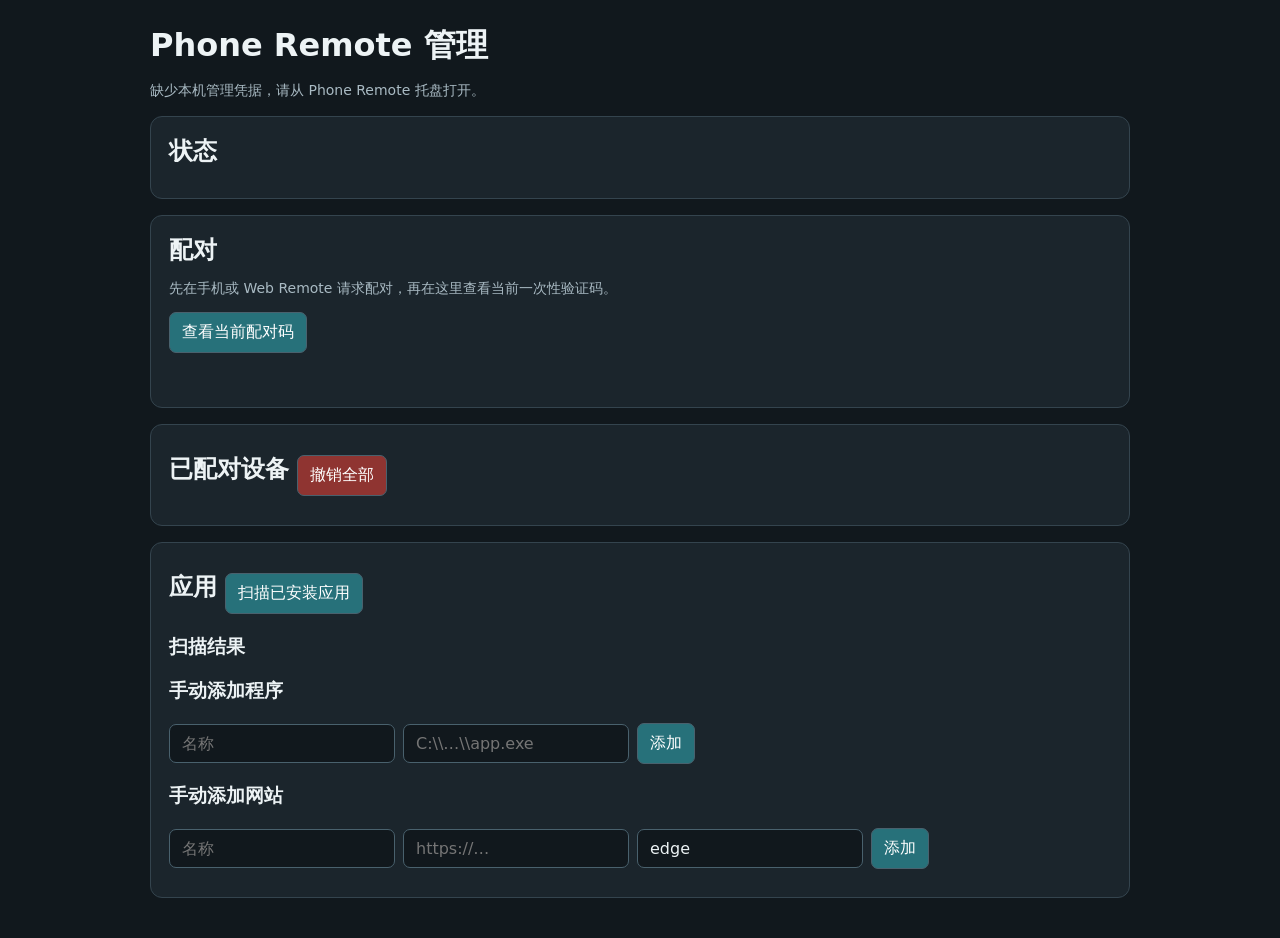
==== server/web/manage.html @ 8044b58f "feat: implement secure Windows companion" ====
<!doctype html>
<html lang="zh-CN">
<head>
  <meta charset="utf-8">
  <meta name="viewport" content="width=device-width,initial-scale=1">
  <title>Phone Remote 管理</title>
  <style>
    :root { color-scheme: dark; font-family: system-ui, sans-serif; background: #11181d; color: #edf3f5; }
    body { max-width: 980px; margin: auto; padding: 24px; }
    h1, h2 { margin: 0 0 12px; }
    section { background: #1b252c; border: 1px solid #34444e; border-radius: 12px; padding: 18px; margin: 16px 0; }
    button, input, select { font: inherit; padding: 9px 12px; border-radius: 7px; border: 1px solid #49616d; }
    button { background: #27717a; color: white; cursor: pointer; }
    button.danger { background: #8f3431; }
    input, select { color: inherit; background: #11181d; min-width: 180px; }
    form, .row { display: flex; flex-wrap: wrap; gap: 8px; align-items: center; margin: 10px 0; }
    .item { display: grid; grid-template-columns: minmax(150px, 1fr) auto; gap: 10px; align-items: center; padding: 10px 0; border-top: 1px solid #34444e; }
    .muted { color: #a9bac3; font-size: 14px; }
    #pairCode { font: 700 36px ui-monospace, monospace; letter-spacing: 7px; }
    pre { white-space: pre-wrap; overflow-wrap: anywhere; }
  </style>
</head>
<body>
  <h1>Phone Remote 管理</h1>
  <p id="message" class="muted">正在连接本机 Companion…</p>
  <section><h2>状态</h2><pre id="overview"></pre></section>
  <section>
    <h2>配对</h2>
    <p class="muted">先在手机或 Web Remote 请求配对，再在这里查看当前一次性验证码。</p>
    <button id="newPair">查看当前配对码</button>
    <p id="pairCode"></p><p id="pairExpiry" class="muted"></p>
  </section>
  <section>
    <div class="row"><h2>已配对设备</h2><button id="revokeAll" class="danger">撤销全部</button></div>
    <div id="clients"></div>
  </section>
  <section>
    <div class="row"><h2>应用</h2><button id="rescan">扫描已安装应用</button></div>
    <div id="apps"></div>
    <h3>扫描结果</h3><div id="candidates"></div>
    <h3>手动添加程序</h3>
    <form id="programForm"><input name="name" placeholder="名称" required><input name="path" placeholder="C:\\…\\app.exe" required><button>添加</button></form>
    <h3>手动添加网站</h3>
    <form id="websiteForm"><input name="name" placeholder="名称" required><input name="url" type="url" placeholder="https://…" required><input name="browser" value="edge" required><button>添加</button></form>
  </section>
  <script>
    const token = location.hash.slice(1);
    const message = document.getElementById('message');
    async function api(path, options = {}) {
      const response = await fetch(path, { ...options, headers: { 'Content-Type': 'application/json', 'X-Phone-Remote-Admin': token, ...(options.headers || {}) } });
      const data = await response.json();
      if (!response.ok || !data.ok) throw new Error(data.error || '请求失败');
      return data;
    }
    function item(title, detail, actions = []) {
      const row = document.createElement('div'); row.className = 'item';
      const text = document.createElement('div');
      const strong = document.createElement('strong'); strong.textContent = title;
      const small = document.createElement('div'); small.className = 'muted'; small.textContent = detail || '';
      text.append(strong, small); const controls = document.createElement('div'); actions.forEach(action => controls.append(action));
      row.append(text, controls); return row;
    }
    function button(label, handler, danger = false) {
      const value = document.createElement('button'); value.textContent = label; if (danger) value.className = 'danger'; value.onclick = handler; return value;
    }
    async function refresh() {
      try {
        const data = await api('/api/v1/admin/overview');
        message.textContent = '仅本机可访问 · 管理凭据不会发送到局域网客户端';
        const { server, networkProfiles, firewall, startWithWindows, wol } = data;
        document.getElementById('overview').textContent = `${server.name} · ${server.version}\n${server.addresses.join(', ') || '无局域网地址'}:${server.port}\n网络：${networkProfiles.map(x => `${x.name} (${x.category})`).join(', ') || '未知'}\n防火墙：API=${firewall.api} Discovery=${firewall.discovery}\n开机启动：${startWithWindows}\nIdentity: ${server.identityFingerprint}\nWoL adapters: ${wol.length}`;
        renderClients(data.clients); renderApps(data.apps);
      } catch (error) { message.textContent = error.message; }
    }
    function renderClients(clients) {
      const root = document.getElementById('clients'); root.replaceChildren();
      clients.forEach(client => root.append(item(client.device_name, `${client.platform} · Last seen ${client.last_seen}`, [button('移除', async () => { await api(`/api/v1/admin/clients/${encodeURIComponent(client.client_id)}`, { method: 'DELETE' }); refresh(); }, true)])));
      if (!clients.length) root.textContent = '暂无已配对设备';
    }
    function renderApps(apps) {
      const root = document.getElementById('apps'); root.replaceChildren();
      apps.forEach(app => root.append(item(app.name, `${app.id} · ${app.available === false ? 'Missing' : 'Available'}`, [button(app.enabled ? '停用' : '启用', async () => { await api(`/api/v1/admin/apps/${encodeURIComponent(app.id)}`, { method: 'POST', body: JSON.stringify({ enabled: !app.enabled }) }); refresh(); }), button('删除', async () => { await api(`/api/v1/admin/apps/${encodeURIComponent(app.id)}`, { method: 'DELETE' }); refresh(); }, true)])));
    }
    document.getElementById('newPair').onclick = async () => { try { const data = await api('/api/v1/admin/pair'); document.getElementById('pairCode').textContent = data.code; document.getElementById('pairExpiry').textContent = `${data.expiresIn} 秒内有效，一次性使用`; } catch (error) { document.getElementById('pairCode').textContent = ''; document.getElementById('pairExpiry').textContent = error.message; } };
    document.getElementById('revokeAll').onclick = async () => { if (confirm('撤销所有设备？')) { await api('/api/v1/admin/clients/revoke-all', { method: 'POST', body: '{}' }); refresh(); } };
    document.getElementById('rescan').onclick = async () => { const data = await api('/api/v1/admin/apps/rescan', { method: 'POST', body: '{}' }); const root = document.getElementById('candidates'); root.replaceChildren(); data.candidates.forEach(app => root.append(item(app.name, `${app.source} · ${app.category}${app.configured ? ' · 已配置' : ''}`, app.configured ? [] : [button('批准', async () => { await api('/api/v1/admin/apps/approve', { method: 'POST', body: JSON.stringify({ discoveryId: app.discoveryId }) }); document.getElementById('rescan').click(); refresh(); })]))); };
    document.getElementById('programForm').onsubmit = async event => { event.preventDefault(); const value = Object.fromEntries(new FormData(event.target)); await api('/api/v1/admin/apps/manual-program', { method: 'POST', body: JSON.stringify(value) }); event.target.reset(); refresh(); };
    document.getElementById('websiteForm').onsubmit = async event => { event.preventDefault(); const value = Object.fromEntries(new FormData(event.target)); await api('/api/v1/admin/apps/manual-website', { method: 'POST', body: JSON.stringify(value) }); event.target.reset(); refresh(); };
    if (!token) message.textContent = '缺少本机管理凭据，请从 Phone Remote 托盘打开。'; else refresh();
  </script>
</body>
</html>
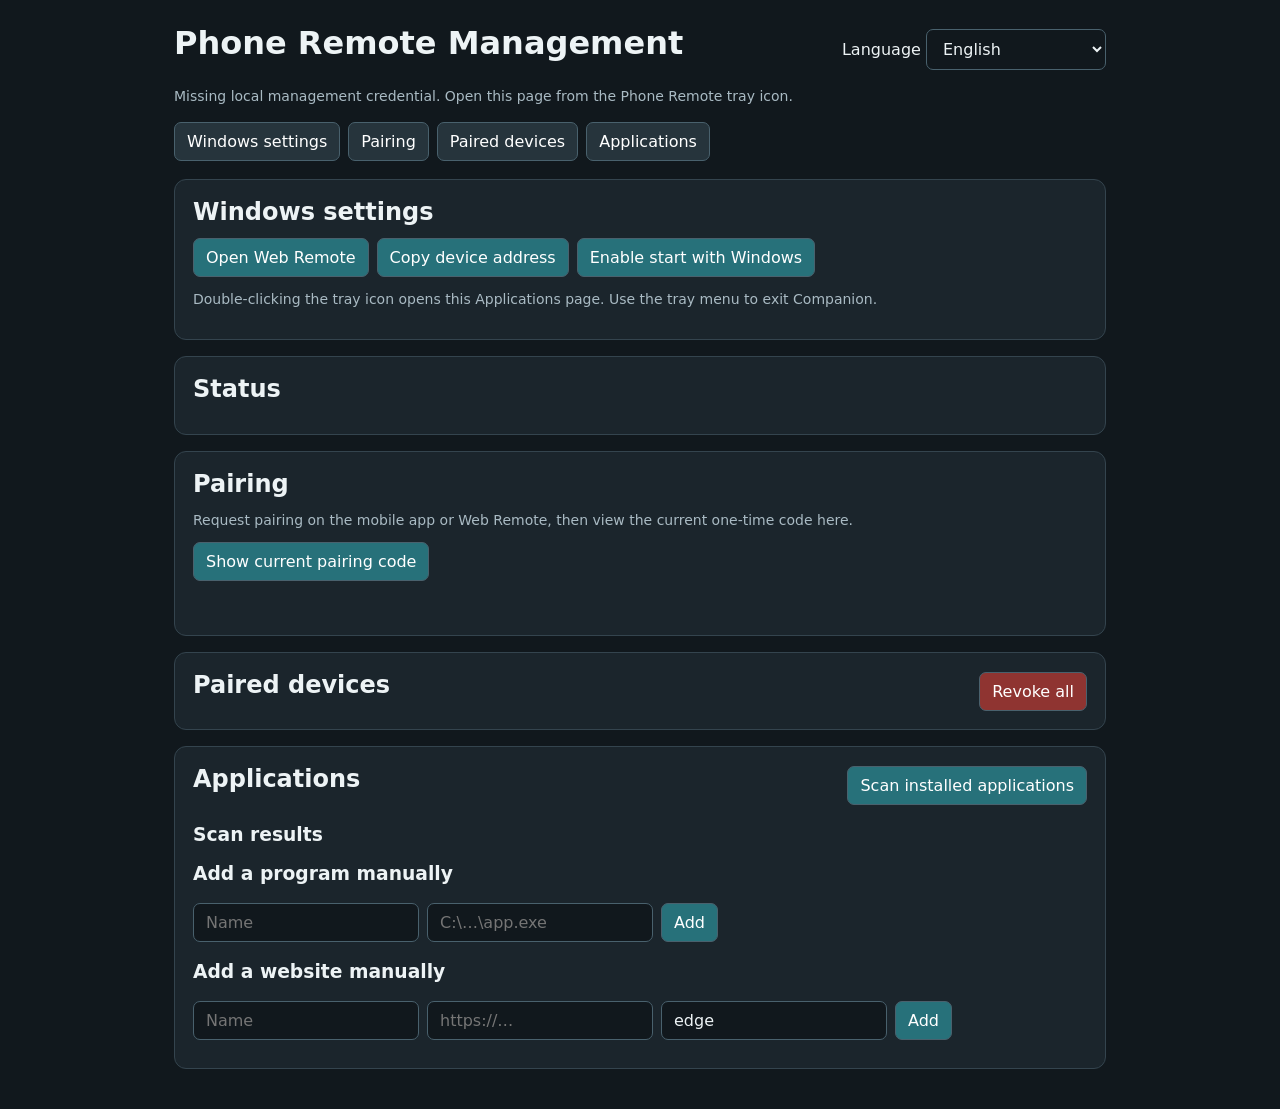
==== commit a4d512c0: "release: prepare v1.3.0" ====
--- a/server/web/manage.html
+++ b/server/web/manage.html
@@ -5,88 +5,106 @@
   <meta name="viewport" content="width=device-width,initial-scale=1">
   <title>Phone Remote 管理</title>
   <style>
-    :root { color-scheme: dark; font-family: system-ui, sans-serif; background: #11181d; color: #edf3f5; }
+    :root { color-scheme: dark; font-family: system-ui, "Microsoft YaHei UI", sans-serif; background: #11181d; color: #edf3f5; }
+    * { box-sizing: border-box; }
     body { max-width: 980px; margin: auto; padding: 24px; }
+    header, .row { display: flex; flex-wrap: wrap; gap: 10px; align-items: center; }
+    header h1, .row h2 { flex: 1; }
     h1, h2 { margin: 0 0 12px; }
-    section { background: #1b252c; border: 1px solid #34444e; border-radius: 12px; padding: 18px; margin: 16px 0; }
-    button, input, select { font: inherit; padding: 9px 12px; border-radius: 7px; border: 1px solid #49616d; }
-    button { background: #27717a; color: white; cursor: pointer; }
+    nav { display: flex; flex-wrap: wrap; gap: 8px; margin: 18px 0; }
+    section { scroll-margin-top: 12px; background: #1b252c; border: 1px solid #34444e; border-radius: 12px; padding: 18px; margin: 16px 0; }
+    button, input, select, a.action { font: inherit; padding: 9px 12px; border-radius: 7px; border: 1px solid #49616d; }
+    button, a.action { background: #27717a; color: white; cursor: pointer; text-decoration: none; }
+    button.secondary, a.secondary { background: #26343c; }
     button.danger { background: #8f3431; }
     input, select { color: inherit; background: #11181d; min-width: 180px; }
-    form, .row { display: flex; flex-wrap: wrap; gap: 8px; align-items: center; margin: 10px 0; }
+    form, .actions { display: flex; flex-wrap: wrap; gap: 8px; align-items: center; margin: 10px 0; }
     .item { display: grid; grid-template-columns: minmax(150px, 1fr) auto; gap: 10px; align-items: center; padding: 10px 0; border-top: 1px solid #34444e; }
+    .item-main { display: flex; gap: 12px; min-width: 0; align-items: center; }
+    .item-icon { width: 42px; height: 42px; flex: 0 0 42px; object-fit: contain; border-radius: 9px; }
+    .item-text { min-width: 0; }
     .muted { color: #a9bac3; font-size: 14px; }
     #pairCode { font: 700 36px ui-monospace, monospace; letter-spacing: 7px; }
     pre { white-space: pre-wrap; overflow-wrap: anywhere; }
+    @media (max-width: 560px) { body { padding: 14px; } .item { grid-template-columns: 1fr; } }
   </style>
 </head>
 <body>
-  <h1>Phone Remote 管理</h1>
-  <p id="message" class="muted">正在连接本机 Companion…</p>
-  <section><h2>状态</h2><pre id="overview"></pre></section>
-  <section>
-    <h2>配对</h2>
-    <p class="muted">先在手机或 Web Remote 请求配对，再在这里查看当前一次性验证码。</p>
-    <button id="newPair">查看当前配对码</button>
+  <header>
+    <h1 data-i18n="title">Phone Remote 管理</h1>
+    <label><span data-i18n="language">语言</span> <select id="language"><option value="zh">中文</option><option value="en">English</option></select></label>
+  </header>
+  <p id="message" class="muted" data-i18n="connecting">正在连接本机 Companion…</p>
+  <nav>
+    <a class="action secondary" href="#runtime" data-i18n="windowsSettings">Windows 设置</a>
+    <a class="action secondary" href="#pairing" data-i18n="pairing">配对</a>
+    <a class="action secondary" href="#devices" data-i18n="pairedDevices">已配对设备</a>
+    <a class="action secondary" href="#applications" data-i18n="applications">应用</a>
+  </nav>
+  <section id="runtime">
+    <h2 data-i18n="windowsSettings">Windows 设置</h2>
+    <div class="actions">
+      <a class="action" href="/" target="_blank" rel="noopener" data-i18n="openRemote">打开手机 Web 遥控器</a>
+      <button id="copyAddress" type="button" data-i18n="copyAddress">复制设备地址</button>
+      <button id="toggleStartup" type="button" data-i18n="enableStartup">启用开机启动</button>
+    </div>
+    <p class="muted" data-i18n="trayHint">托盘图标双击会打开此 Applications 管理页；退出 Companion 仍请使用托盘菜单。</p>
+  </section>
+  <section><h2 data-i18n="status">状态</h2><pre id="overview"></pre></section>
+  <section id="pairing">
+    <h2 data-i18n="pairing">配对</h2>
+    <p class="muted" data-i18n="pairHelp">先在手机或 Web Remote 请求配对，再在这里查看当前一次性验证码。</p>
+    <button id="newPair" type="button" data-i18n="showPairCode">查看当前配对码</button>
     <p id="pairCode"></p><p id="pairExpiry" class="muted"></p>
   </section>
-  <section>
-    <div class="row"><h2>已配对设备</h2><button id="revokeAll" class="danger">撤销全部</button></div>
+  <section id="devices">
+    <div class="row"><h2 data-i18n="pairedDevices">已配对设备</h2><button id="revokeAll" class="danger" type="button" data-i18n="revokeAll">撤销全部</button></div>
     <div id="clients"></div>
   </section>
-  <section>
-    <div class="row"><h2>应用</h2><button id="rescan">扫描已安装应用</button></div>
+  <section id="applications">
+    <div class="row"><h2 data-i18n="applications">应用</h2><button id="rescan" type="button" data-i18n="scanApps">扫描已安装应用</button></div>
     <div id="apps"></div>
-    <h3>扫描结果</h3><div id="candidates"></div>
-    <h3>手动添加程序</h3>
-    <form id="programForm"><input name="name" placeholder="名称" required><input name="path" placeholder="C:\\…\\app.exe" required><button>添加</button></form>
-    <h3>手动添加网站</h3>
-    <form id="websiteForm"><input name="name" placeholder="名称" required><input name="url" type="url" placeholder="https://…" required><input name="browser" value="edge" required><button>添加</button></form>
+    <h3 data-i18n="scanResults">扫描结果</h3><div id="candidates"></div>
+    <h3 data-i18n="manualProgram">手动添加程序</h3>
+    <form id="programForm"><input name="name" data-i18n-placeholder="name" placeholder="名称" required><input name="path" placeholder="C:\…\app.exe" required><button data-i18n="add">添加</button></form>
+    <h3 data-i18n="manualWebsite">手动添加网站</h3>
+    <form id="websiteForm"><input name="name" data-i18n-placeholder="name" placeholder="名称" required><input name="url" type="url" placeholder="https://…" required><input name="browser" value="edge" required><button data-i18n="add">添加</button></form>
   </section>
   <script>
+    const messages = {
+      zh: { title: 'Phone Remote 管理', language: '语言', connecting: '正在连接本机 Companion…', windowsSettings: 'Windows 设置', pairing: '配对', pairedDevices: '已配对设备', applications: '应用', openRemote: '打开手机 Web 遥控器', copyAddress: '复制设备地址', copied: '设备地址已复制', enableStartup: '启用开机启动', disableStartup: '关闭开机启动', trayHint: '托盘图标双击会打开此 Applications 管理页；退出 Companion 仍请使用托盘菜单。', status: '状态', pairHelp: '先在手机或 Web Remote 请求配对，再在这里查看当前一次性验证码。', showPairCode: '查看当前配对码', revokeAll: '撤销全部', scanApps: '扫描已安装应用', scanResults: '扫描结果', manualProgram: '手动添加程序', manualWebsite: '手动添加网站', name: '名称', add: '添加', localOnly: '仅本机可访问 · 管理凭据不会发送到局域网客户端', noLan: '无局域网地址', network: '网络', unknown: '未知', firewall: '防火墙', startup: '开机启动', enabled: '已启用', disabled: '未启用', lastSeen: '最后使用', remove: '移除', noDevices: '暂无已配对设备', missing: '缺失', available: '可用', deactivate: '停用', activate: '启用', delete: '删除', desktopApp: '桌面应用', windowsApp: 'Windows 应用', configured: '已配置', approve: '批准', noApps: '未发现可启动应用', secondsValid: '秒内有效，一次性使用', revokeConfirm: '撤销所有设备？', requestFailed: '请求失败', missingToken: '缺少本机管理凭据，请从 Phone Remote 托盘打开。', startupUpdated: '开机启动设置已更新' },
+      en: { title: 'Phone Remote Management', language: 'Language', connecting: 'Connecting to the local Companion…', windowsSettings: 'Windows settings', pairing: 'Pairing', pairedDevices: 'Paired devices', applications: 'Applications', openRemote: 'Open Web Remote', copyAddress: 'Copy device address', copied: 'Device address copied', enableStartup: 'Enable start with Windows', disableStartup: 'Disable start with Windows', trayHint: 'Double-clicking the tray icon opens this Applications page. Use the tray menu to exit Companion.', status: 'Status', pairHelp: 'Request pairing on the mobile app or Web Remote, then view the current one-time code here.', showPairCode: 'Show current pairing code', revokeAll: 'Revoke all', scanApps: 'Scan installed applications', scanResults: 'Scan results', manualProgram: 'Add a program manually', manualWebsite: 'Add a website manually', name: 'Name', add: 'Add', localOnly: 'Local access only · Management credentials are never sent to LAN clients', noLan: 'No LAN address', network: 'Network', unknown: 'Unknown', firewall: 'Firewall', startup: 'Start with Windows', enabled: 'Enabled', disabled: 'Disabled', lastSeen: 'Last seen', remove: 'Remove', noDevices: 'No paired devices', missing: 'Missing', available: 'Available', deactivate: 'Disable', activate: 'Enable', delete: 'Delete', desktopApp: 'Desktop app', windowsApp: 'Windows app', configured: 'Configured', approve: 'Approve', noApps: 'No launchable applications found', secondsValid: 'seconds, one-time use', revokeConfirm: 'Revoke all paired devices?', requestFailed: 'Request failed', missingToken: 'Missing local management credential. Open this page from the Phone Remote tray icon.', startupUpdated: 'Start with Windows setting updated' }
+    };
+    let language = localStorage.getItem('phone-remote-language') || (navigator.language.toLowerCase().startsWith('zh') ? 'zh' : 'en');
+    let overviewData = null;
+    const t = key => messages[language][key] || key;
     const token = location.hash.slice(1);
     const message = document.getElementById('message');
-    async function api(path, options = {}) {
-      const response = await fetch(path, { ...options, headers: { 'Content-Type': 'application/json', 'X-Phone-Remote-Admin': token, ...(options.headers || {}) } });
-      const data = await response.json();
-      if (!response.ok || !data.ok) throw new Error(data.error || '请求失败');
-      return data;
+    function applyLanguage() {
+      document.documentElement.lang = language === 'zh' ? 'zh-CN' : 'en'; document.title = t('title');
+      document.querySelectorAll('[data-i18n]').forEach(node => { node.textContent = t(node.dataset.i18n); });
+      document.querySelectorAll('[data-i18n-placeholder]').forEach(node => { node.placeholder = t(node.dataset.i18nPlaceholder); });
+      document.getElementById('language').value = language;
+      if (overviewData) renderOverview(overviewData);
     }
-    function item(title, detail, actions = []) {
-      const row = document.createElement('div'); row.className = 'item';
-      const text = document.createElement('div');
-      const strong = document.createElement('strong'); strong.textContent = title;
-      const small = document.createElement('div'); small.className = 'muted'; small.textContent = detail || '';
-      text.append(strong, small); const controls = document.createElement('div'); actions.forEach(action => controls.append(action));
-      row.append(text, controls); return row;
-    }
-    function button(label, handler, danger = false) {
-      const value = document.createElement('button'); value.textContent = label; if (danger) value.className = 'danger'; value.onclick = handler; return value;
-    }
-    async function refresh() {
-      try {
-        const data = await api('/api/v1/admin/overview');
-        message.textContent = '仅本机可访问 · 管理凭据不会发送到局域网客户端';
-        const { server, networkProfiles, firewall, startWithWindows, wol } = data;
-        document.getElementById('overview').textContent = `${server.name} · ${server.version}\n${server.addresses.join(', ') || '无局域网地址'}:${server.port}\n网络：${networkProfiles.map(x => `${x.name} (${x.category})`).join(', ') || '未知'}\n防火墙：API=${firewall.api} Discovery=${firewall.discovery}\n开机启动：${startWithWindows}\nIdentity: ${server.identityFingerprint}\nWoL adapters: ${wol.length}`;
-        renderClients(data.clients); renderApps(data.apps);
-      } catch (error) { message.textContent = error.message; }
-    }
-    function renderClients(clients) {
-      const root = document.getElementById('clients'); root.replaceChildren();
-      clients.forEach(client => root.append(item(client.device_name, `${client.platform} · Last seen ${client.last_seen}`, [button('移除', async () => { await api(`/api/v1/admin/clients/${encodeURIComponent(client.client_id)}`, { method: 'DELETE' }); refresh(); }, true)])));
-      if (!clients.length) root.textContent = '暂无已配对设备';
-    }
-    function renderApps(apps) {
-      const root = document.getElementById('apps'); root.replaceChildren();
-      apps.forEach(app => root.append(item(app.name, `${app.id} · ${app.available === false ? 'Missing' : 'Available'}`, [button(app.enabled ? '停用' : '启用', async () => { await api(`/api/v1/admin/apps/${encodeURIComponent(app.id)}`, { method: 'POST', body: JSON.stringify({ enabled: !app.enabled }) }); refresh(); }), button('删除', async () => { await api(`/api/v1/admin/apps/${encodeURIComponent(app.id)}`, { method: 'DELETE' }); refresh(); }, true)])));
-    }
-    document.getElementById('newPair').onclick = async () => { try { const data = await api('/api/v1/admin/pair'); document.getElementById('pairCode').textContent = data.code; document.getElementById('pairExpiry').textContent = `${data.expiresIn} 秒内有效，一次性使用`; } catch (error) { document.getElementById('pairCode').textContent = ''; document.getElementById('pairExpiry').textContent = error.message; } };
-    document.getElementById('revokeAll').onclick = async () => { if (confirm('撤销所有设备？')) { await api('/api/v1/admin/clients/revoke-all', { method: 'POST', body: '{}' }); refresh(); } };
-    document.getElementById('rescan').onclick = async () => { const data = await api('/api/v1/admin/apps/rescan', { method: 'POST', body: '{}' }); const root = document.getElementById('candidates'); root.replaceChildren(); data.candidates.forEach(app => root.append(item(app.name, `${app.source} · ${app.category}${app.configured ? ' · 已配置' : ''}`, app.configured ? [] : [button('批准', async () => { await api('/api/v1/admin/apps/approve', { method: 'POST', body: JSON.stringify({ discoveryId: app.discoveryId }) }); document.getElementById('rescan').click(); refresh(); })]))); };
+    document.getElementById('language').onchange = async event => { language = event.target.value; localStorage.setItem('phone-remote-language', language); applyLanguage(); if (token) await api('/api/v1/admin/runtime/language', { method: 'POST', body: JSON.stringify({ language }) }); refresh(); };
+    async function api(path, options = {}) { const response = await fetch(path, { ...options, headers: { 'Content-Type': 'application/json', 'X-Phone-Remote-Admin': token, ...(options.headers || {}) } }); const data = await response.json(); if (!response.ok || !data.ok) throw new Error(data.error || t('requestFailed')); return data; }
+    function item(title, detail, actions = [], icon = '') { const row = document.createElement('div'); row.className = 'item'; const main = document.createElement('div'); main.className = 'item-main'; if (icon) { const image = document.createElement('img'); image.className = 'item-icon'; image.src = icon; image.alt = ''; image.onerror = () => image.remove(); main.append(image); } const text = document.createElement('div'); text.className = 'item-text'; const strong = document.createElement('strong'); strong.textContent = title; const small = document.createElement('div'); small.className = 'muted'; small.textContent = detail || ''; text.append(strong, small); main.append(text); const controls = document.createElement('div'); actions.forEach(action => controls.append(action)); row.append(main, controls); return row; }
+    function button(label, handler, danger = false) { const value = document.createElement('button'); value.type = 'button'; value.textContent = label; if (danger) value.className = 'danger'; value.onclick = handler; return value; }
+    function renderOverview(data) { overviewData = data; const { server, networkProfiles, firewall, startWithWindows, wol } = data; const appAddresses = server.addresses.map(x => `https://${x}:${server.port}`).join(', ') || t('noLan'); const webAddresses = server.addresses.map(x => `http://${x}:${server.webPort}`).join(', ') || t('noLan'); document.getElementById('overview').textContent = `${server.name} · ${server.version}\nApp API: ${appAddresses}\nWeb Remote: ${webAddresses}\n${t('network')}: ${networkProfiles.map(x => `${x.name} (${x.category})`).join(', ') || t('unknown')}\n${t('firewall')}: API=${firewall.api} Discovery=${firewall.discovery}\n${t('startup')}: ${startWithWindows ? t('enabled') : t('disabled')}\nIdentity: ${server.identityFingerprint}\nWoL adapters: ${wol.length}`; const startup = document.getElementById('toggleStartup'); startup.dataset.enabled = String(Boolean(startWithWindows)); startup.textContent = startWithWindows ? t('disableStartup') : t('enableStartup'); document.getElementById('copyAddress').dataset.address = webAddresses.split(', ')[0]; }
+    async function refresh() { try { const data = await api('/api/v1/admin/overview'); if (data.uiLanguage && data.uiLanguage !== language) { language = data.uiLanguage; localStorage.setItem('phone-remote-language', language); applyLanguage(); } message.textContent = t('localOnly'); renderOverview(data); renderClients(data.clients); renderApps(data.apps); } catch (error) { message.textContent = error.message; } }
+    function renderClients(clients) { const root = document.getElementById('clients'); root.replaceChildren(); clients.forEach(client => root.append(item(client.device_name, `${client.platform} · ${t('lastSeen')} ${client.last_seen}`, [button(t('remove'), async () => { await api(`/api/v1/admin/clients/${encodeURIComponent(client.client_id)}`, { method: 'DELETE' }); refresh(); }, true)]))); if (!clients.length) root.textContent = t('noDevices'); }
+    function renderApps(apps) { const root = document.getElementById('apps'); root.replaceChildren(); apps.forEach(app => root.append(item(app.name, `${app.id} · ${app.available === false ? t('missing') : t('available')}`, [button(app.enabled ? t('deactivate') : t('activate'), async () => { await api(`/api/v1/admin/apps/${encodeURIComponent(app.id)}`, { method: 'POST', body: JSON.stringify({ enabled: !app.enabled }) }); refresh(); }), button(t('delete'), async () => { await api(`/api/v1/admin/apps/${encodeURIComponent(app.id)}`, { method: 'DELETE' }); refresh(); }, true)], `/app-icons/${encodeURIComponent(app.icon)}`))); }
+    async function rescanApps() { const data = await api('/api/v1/admin/apps/rescan', { method: 'POST', body: '{}' }); const root = document.getElementById('candidates'); root.replaceChildren(); data.candidates.forEach(app => root.append(item(app.name, `${app.source === 'msix' ? t('windowsApp') : t('desktopApp')} · ${app.category}${app.configured ? ` · ${t('configured')}` : ''}`, app.configured ? [] : [button(t('approve'), async () => { await api('/api/v1/admin/apps/approve', { method: 'POST', body: JSON.stringify({ discoveryId: app.discoveryId }) }); await rescanApps(); refresh(); })], app.icon))); if (!data.candidates.length) root.textContent = t('noApps'); }
+    document.getElementById('newPair').onclick = async () => { try { const data = await api('/api/v1/admin/pair'); document.getElementById('pairCode').textContent = data.code; document.getElementById('pairExpiry').textContent = `${data.expiresIn} ${t('secondsValid')}`; } catch (error) { document.getElementById('pairCode').textContent = ''; document.getElementById('pairExpiry').textContent = error.message; } };
+    document.getElementById('revokeAll').onclick = async () => { if (confirm(t('revokeConfirm'))) { await api('/api/v1/admin/clients/revoke-all', { method: 'POST', body: '{}' }); refresh(); } };
+    document.getElementById('rescan').onclick = () => rescanApps().catch(error => { message.textContent = error.message; });
+    document.getElementById('toggleStartup').onclick = async event => { const enabled = event.target.dataset.enabled !== 'true'; await api('/api/v1/admin/runtime/startup', { method: 'POST', body: JSON.stringify({ enabled }) }); message.textContent = t('startupUpdated'); refresh(); };
+    document.getElementById('copyAddress').onclick = async event => { const value = event.target.dataset.address || location.origin; try { await navigator.clipboard.writeText(value); } catch { const input = document.createElement('textarea'); input.value = value; document.body.append(input); input.select(); document.execCommand('copy'); input.remove(); } message.textContent = `${t('copied')}: ${value}`; };
     document.getElementById('programForm').onsubmit = async event => { event.preventDefault(); const value = Object.fromEntries(new FormData(event.target)); await api('/api/v1/admin/apps/manual-program', { method: 'POST', body: JSON.stringify(value) }); event.target.reset(); refresh(); };
     document.getElementById('websiteForm').onsubmit = async event => { event.preventDefault(); const value = Object.fromEntries(new FormData(event.target)); await api('/api/v1/admin/apps/manual-website', { method: 'POST', body: JSON.stringify(value) }); event.target.reset(); refresh(); };
-    if (!token) message.textContent = '缺少本机管理凭据，请从 Phone Remote 托盘打开。'; else refresh();
+    applyLanguage();
+    if (!token) message.textContent = t('missingToken'); else { refresh(); const section = new URLSearchParams(location.search).get('section'); if (section === 'applications') rescanApps().catch(() => {}); requestAnimationFrame(() => document.getElementById(section || '')?.scrollIntoView()); }
   </script>
 </body>
 </html>
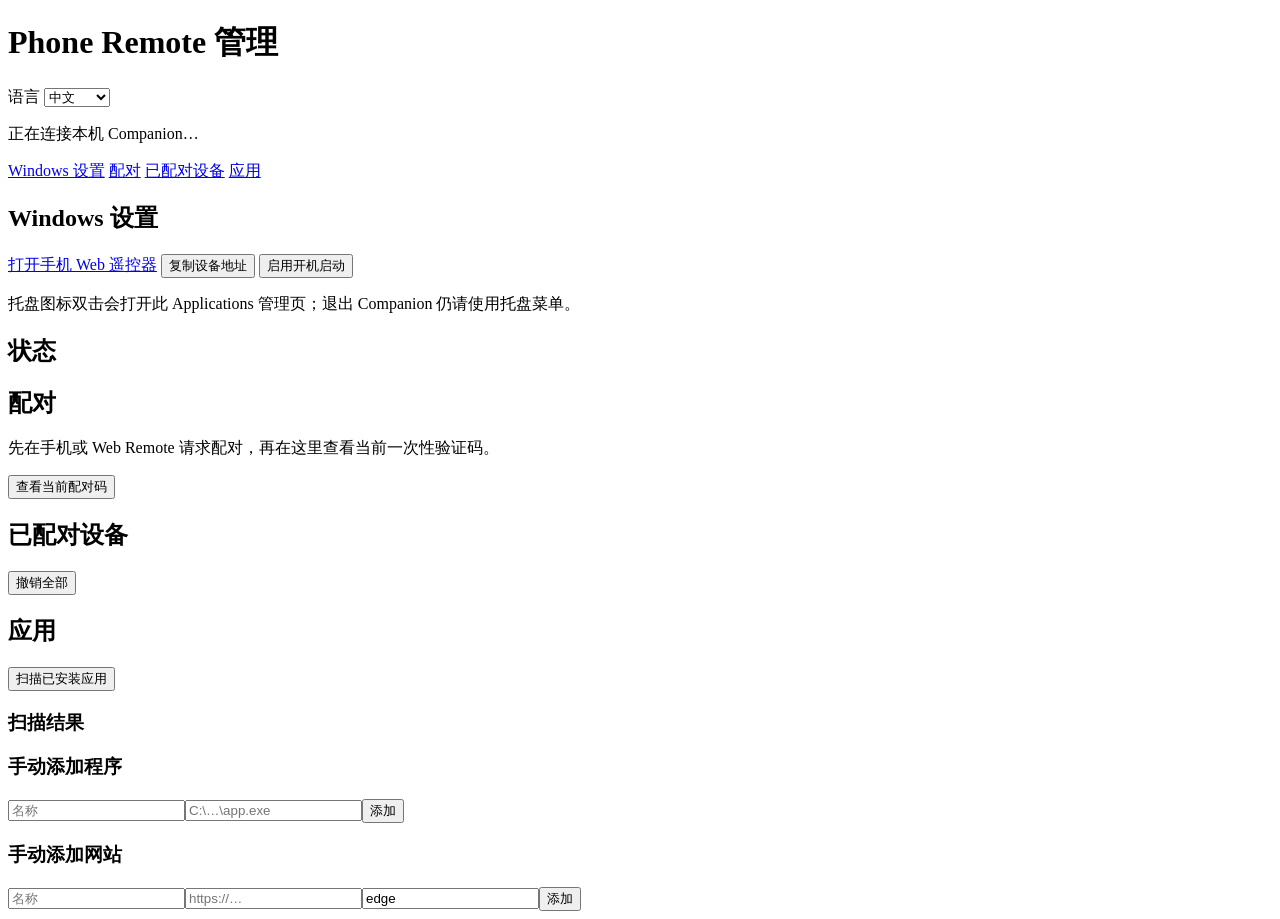
==== commit 124420db: "Improve reliability and project checks" ====
--- a/server/web/manage.html
+++ b/server/web/manage.html
@@ -4,30 +4,7 @@
   <meta charset="utf-8">
   <meta name="viewport" content="width=device-width,initial-scale=1">
   <title>Phone Remote 管理</title>
-  <style>
-    :root { color-scheme: dark; font-family: system-ui, "Microsoft YaHei UI", sans-serif; background: #11181d; color: #edf3f5; }
-    * { box-sizing: border-box; }
-    body { max-width: 980px; margin: auto; padding: 24px; }
-    header, .row { display: flex; flex-wrap: wrap; gap: 10px; align-items: center; }
-    header h1, .row h2 { flex: 1; }
-    h1, h2 { margin: 0 0 12px; }
-    nav { display: flex; flex-wrap: wrap; gap: 8px; margin: 18px 0; }
-    section { scroll-margin-top: 12px; background: #1b252c; border: 1px solid #34444e; border-radius: 12px; padding: 18px; margin: 16px 0; }
-    button, input, select, a.action { font: inherit; padding: 9px 12px; border-radius: 7px; border: 1px solid #49616d; }
-    button, a.action { background: #27717a; color: white; cursor: pointer; text-decoration: none; }
-    button.secondary, a.secondary { background: #26343c; }
-    button.danger { background: #8f3431; }
-    input, select { color: inherit; background: #11181d; min-width: 180px; }
-    form, .actions { display: flex; flex-wrap: wrap; gap: 8px; align-items: center; margin: 10px 0; }
-    .item { display: grid; grid-template-columns: minmax(150px, 1fr) auto; gap: 10px; align-items: center; padding: 10px 0; border-top: 1px solid #34444e; }
-    .item-main { display: flex; gap: 12px; min-width: 0; align-items: center; }
-    .item-icon { width: 42px; height: 42px; flex: 0 0 42px; object-fit: contain; border-radius: 9px; }
-    .item-text { min-width: 0; }
-    .muted { color: #a9bac3; font-size: 14px; }
-    #pairCode { font: 700 36px ui-monospace, monospace; letter-spacing: 7px; }
-    pre { white-space: pre-wrap; overflow-wrap: anywhere; }
-    @media (max-width: 560px) { body { padding: 14px; } .item { grid-template-columns: 1fr; } }
-  </style>
+  <link rel="stylesheet" href="/assets/manage.css">
 </head>
 <body>
   <header>
@@ -70,41 +47,6 @@
     <h3 data-i18n="manualWebsite">手动添加网站</h3>
     <form id="websiteForm"><input name="name" data-i18n-placeholder="name" placeholder="名称" required><input name="url" type="url" placeholder="https://…" required><input name="browser" value="edge" required><button data-i18n="add">添加</button></form>
   </section>
-  <script>
-    const messages = {
-      zh: { title: 'Phone Remote 管理', language: '语言', connecting: '正在连接本机 Companion…', windowsSettings: 'Windows 设置', pairing: '配对', pairedDevices: '已配对设备', applications: '应用', openRemote: '打开手机 Web 遥控器', copyAddress: '复制设备地址', copied: '设备地址已复制', enableStartup: '启用开机启动', disableStartup: '关闭开机启动', trayHint: '托盘图标双击会打开此 Applications 管理页；退出 Companion 仍请使用托盘菜单。', status: '状态', pairHelp: '先在手机或 Web Remote 请求配对，再在这里查看当前一次性验证码。', showPairCode: '查看当前配对码', revokeAll: '撤销全部', scanApps: '扫描已安装应用', scanResults: '扫描结果', manualProgram: '手动添加程序', manualWebsite: '手动添加网站', name: '名称', add: '添加', localOnly: '仅本机可访问 · 管理凭据不会发送到局域网客户端', noLan: '无局域网地址', network: '网络', unknown: '未知', firewall: '防火墙', startup: '开机启动', enabled: '已启用', disabled: '未启用', lastSeen: '最后使用', remove: '移除', noDevices: '暂无已配对设备', missing: '缺失', available: '可用', deactivate: '停用', activate: '启用', delete: '删除', desktopApp: '桌面应用', windowsApp: 'Windows 应用', configured: '已配置', approve: '批准', noApps: '未发现可启动应用', secondsValid: '秒内有效，一次性使用', revokeConfirm: '撤销所有设备？', requestFailed: '请求失败', missingToken: '缺少本机管理凭据，请从 Phone Remote 托盘打开。', startupUpdated: '开机启动设置已更新' },
-      en: { title: 'Phone Remote Management', language: 'Language', connecting: 'Connecting to the local Companion…', windowsSettings: 'Windows settings', pairing: 'Pairing', pairedDevices: 'Paired devices', applications: 'Applications', openRemote: 'Open Web Remote', copyAddress: 'Copy device address', copied: 'Device address copied', enableStartup: 'Enable start with Windows', disableStartup: 'Disable start with Windows', trayHint: 'Double-clicking the tray icon opens this Applications page. Use the tray menu to exit Companion.', status: 'Status', pairHelp: 'Request pairing on the mobile app or Web Remote, then view the current one-time code here.', showPairCode: 'Show current pairing code', revokeAll: 'Revoke all', scanApps: 'Scan installed applications', scanResults: 'Scan results', manualProgram: 'Add a program manually', manualWebsite: 'Add a website manually', name: 'Name', add: 'Add', localOnly: 'Local access only · Management credentials are never sent to LAN clients', noLan: 'No LAN address', network: 'Network', unknown: 'Unknown', firewall: 'Firewall', startup: 'Start with Windows', enabled: 'Enabled', disabled: 'Disabled', lastSeen: 'Last seen', remove: 'Remove', noDevices: 'No paired devices', missing: 'Missing', available: 'Available', deactivate: 'Disable', activate: 'Enable', delete: 'Delete', desktopApp: 'Desktop app', windowsApp: 'Windows app', configured: 'Configured', approve: 'Approve', noApps: 'No launchable applications found', secondsValid: 'seconds, one-time use', revokeConfirm: 'Revoke all paired devices?', requestFailed: 'Request failed', missingToken: 'Missing local management credential. Open this page from the Phone Remote tray icon.', startupUpdated: 'Start with Windows setting updated' }
-    };
-    let language = localStorage.getItem('phone-remote-language') || (navigator.language.toLowerCase().startsWith('zh') ? 'zh' : 'en');
-    let overviewData = null;
-    const t = key => messages[language][key] || key;
-    const token = location.hash.slice(1);
-    const message = document.getElementById('message');
-    function applyLanguage() {
-      document.documentElement.lang = language === 'zh' ? 'zh-CN' : 'en'; document.title = t('title');
-      document.querySelectorAll('[data-i18n]').forEach(node => { node.textContent = t(node.dataset.i18n); });
-      document.querySelectorAll('[data-i18n-placeholder]').forEach(node => { node.placeholder = t(node.dataset.i18nPlaceholder); });
-      document.getElementById('language').value = language;
-      if (overviewData) renderOverview(overviewData);
-    }
-    document.getElementById('language').onchange = async event => { language = event.target.value; localStorage.setItem('phone-remote-language', language); applyLanguage(); if (token) await api('/api/v1/admin/runtime/language', { method: 'POST', body: JSON.stringify({ language }) }); refresh(); };
-    async function api(path, options = {}) { const response = await fetch(path, { ...options, headers: { 'Content-Type': 'application/json', 'X-Phone-Remote-Admin': token, ...(options.headers || {}) } }); const data = await response.json(); if (!response.ok || !data.ok) throw new Error(data.error || t('requestFailed')); return data; }
-    function item(title, detail, actions = [], icon = '') { const row = document.createElement('div'); row.className = 'item'; const main = document.createElement('div'); main.className = 'item-main'; if (icon) { const image = document.createElement('img'); image.className = 'item-icon'; image.src = icon; image.alt = ''; image.onerror = () => image.remove(); main.append(image); } const text = document.createElement('div'); text.className = 'item-text'; const strong = document.createElement('strong'); strong.textContent = title; const small = document.createElement('div'); small.className = 'muted'; small.textContent = detail || ''; text.append(strong, small); main.append(text); const controls = document.createElement('div'); actions.forEach(action => controls.append(action)); row.append(main, controls); return row; }
-    function button(label, handler, danger = false) { const value = document.createElement('button'); value.type = 'button'; value.textContent = label; if (danger) value.className = 'danger'; value.onclick = handler; return value; }
-    function renderOverview(data) { overviewData = data; const { server, networkProfiles, firewall, startWithWindows, wol } = data; const appAddresses = server.addresses.map(x => `https://${x}:${server.port}`).join(', ') || t('noLan'); const webAddresses = server.addresses.map(x => `http://${x}:${server.webPort}`).join(', ') || t('noLan'); document.getElementById('overview').textContent = `${server.name} · ${server.version}\nApp API: ${appAddresses}\nWeb Remote: ${webAddresses}\n${t('network')}: ${networkProfiles.map(x => `${x.name} (${x.category})`).join(', ') || t('unknown')}\n${t('firewall')}: API=${firewall.api} Discovery=${firewall.discovery}\n${t('startup')}: ${startWithWindows ? t('enabled') : t('disabled')}\nIdentity: ${server.identityFingerprint}\nWoL adapters: ${wol.length}`; const startup = document.getElementById('toggleStartup'); startup.dataset.enabled = String(Boolean(startWithWindows)); startup.textContent = startWithWindows ? t('disableStartup') : t('enableStartup'); document.getElementById('copyAddress').dataset.address = webAddresses.split(', ')[0]; }
-    async function refresh() { try { const data = await api('/api/v1/admin/overview'); if (data.uiLanguage && data.uiLanguage !== language) { language = data.uiLanguage; localStorage.setItem('phone-remote-language', language); applyLanguage(); } message.textContent = t('localOnly'); renderOverview(data); renderClients(data.clients); renderApps(data.apps); } catch (error) { message.textContent = error.message; } }
-    function renderClients(clients) { const root = document.getElementById('clients'); root.replaceChildren(); clients.forEach(client => root.append(item(client.device_name, `${client.platform} · ${t('lastSeen')} ${client.last_seen}`, [button(t('remove'), async () => { await api(`/api/v1/admin/clients/${encodeURIComponent(client.client_id)}`, { method: 'DELETE' }); refresh(); }, true)]))); if (!clients.length) root.textContent = t('noDevices'); }
-    function renderApps(apps) { const root = document.getElementById('apps'); root.replaceChildren(); apps.forEach(app => root.append(item(app.name, `${app.id} · ${app.available === false ? t('missing') : t('available')}`, [button(app.enabled ? t('deactivate') : t('activate'), async () => { await api(`/api/v1/admin/apps/${encodeURIComponent(app.id)}`, { method: 'POST', body: JSON.stringify({ enabled: !app.enabled }) }); refresh(); }), button(t('delete'), async () => { await api(`/api/v1/admin/apps/${encodeURIComponent(app.id)}`, { method: 'DELETE' }); refresh(); }, true)], `/app-icons/${encodeURIComponent(app.icon)}`))); }
-    async function rescanApps() { const data = await api('/api/v1/admin/apps/rescan', { method: 'POST', body: '{}' }); const root = document.getElementById('candidates'); root.replaceChildren(); data.candidates.forEach(app => root.append(item(app.name, `${app.source === 'msix' ? t('windowsApp') : t('desktopApp')} · ${app.category}${app.configured ? ` · ${t('configured')}` : ''}`, app.configured ? [] : [button(t('approve'), async () => { await api('/api/v1/admin/apps/approve', { method: 'POST', body: JSON.stringify({ discoveryId: app.discoveryId }) }); await rescanApps(); refresh(); })], app.icon))); if (!data.candidates.length) root.textContent = t('noApps'); }
-    document.getElementById('newPair').onclick = async () => { try { const data = await api('/api/v1/admin/pair'); document.getElementById('pairCode').textContent = data.code; document.getElementById('pairExpiry').textContent = `${data.expiresIn} ${t('secondsValid')}`; } catch (error) { document.getElementById('pairCode').textContent = ''; document.getElementById('pairExpiry').textContent = error.message; } };
-    document.getElementById('revokeAll').onclick = async () => { if (confirm(t('revokeConfirm'))) { await api('/api/v1/admin/clients/revoke-all', { method: 'POST', body: '{}' }); refresh(); } };
-    document.getElementById('rescan').onclick = () => rescanApps().catch(error => { message.textContent = error.message; });
-    document.getElementById('toggleStartup').onclick = async event => { const enabled = event.target.dataset.enabled !== 'true'; await api('/api/v1/admin/runtime/startup', { method: 'POST', body: JSON.stringify({ enabled }) }); message.textContent = t('startupUpdated'); refresh(); };
-    document.getElementById('copyAddress').onclick = async event => { const value = event.target.dataset.address || location.origin; try { await navigator.clipboard.writeText(value); } catch { const input = document.createElement('textarea'); input.value = value; document.body.append(input); input.select(); document.execCommand('copy'); input.remove(); } message.textContent = `${t('copied')}: ${value}`; };
-    document.getElementById('programForm').onsubmit = async event => { event.preventDefault(); const value = Object.fromEntries(new FormData(event.target)); await api('/api/v1/admin/apps/manual-program', { method: 'POST', body: JSON.stringify(value) }); event.target.reset(); refresh(); };
-    document.getElementById('websiteForm').onsubmit = async event => { event.preventDefault(); const value = Object.fromEntries(new FormData(event.target)); await api('/api/v1/admin/apps/manual-website', { method: 'POST', body: JSON.stringify(value) }); event.target.reset(); refresh(); };
-    applyLanguage();
-    if (!token) message.textContent = t('missingToken'); else { refresh(); const section = new URLSearchParams(location.search).get('section'); if (section === 'applications') rescanApps().catch(() => {}); requestAnimationFrame(() => document.getElementById(section || '')?.scrollIntoView()); }
-  </script>
+  <script src="/assets/manage.js"></script>
 </body>
 </html>
